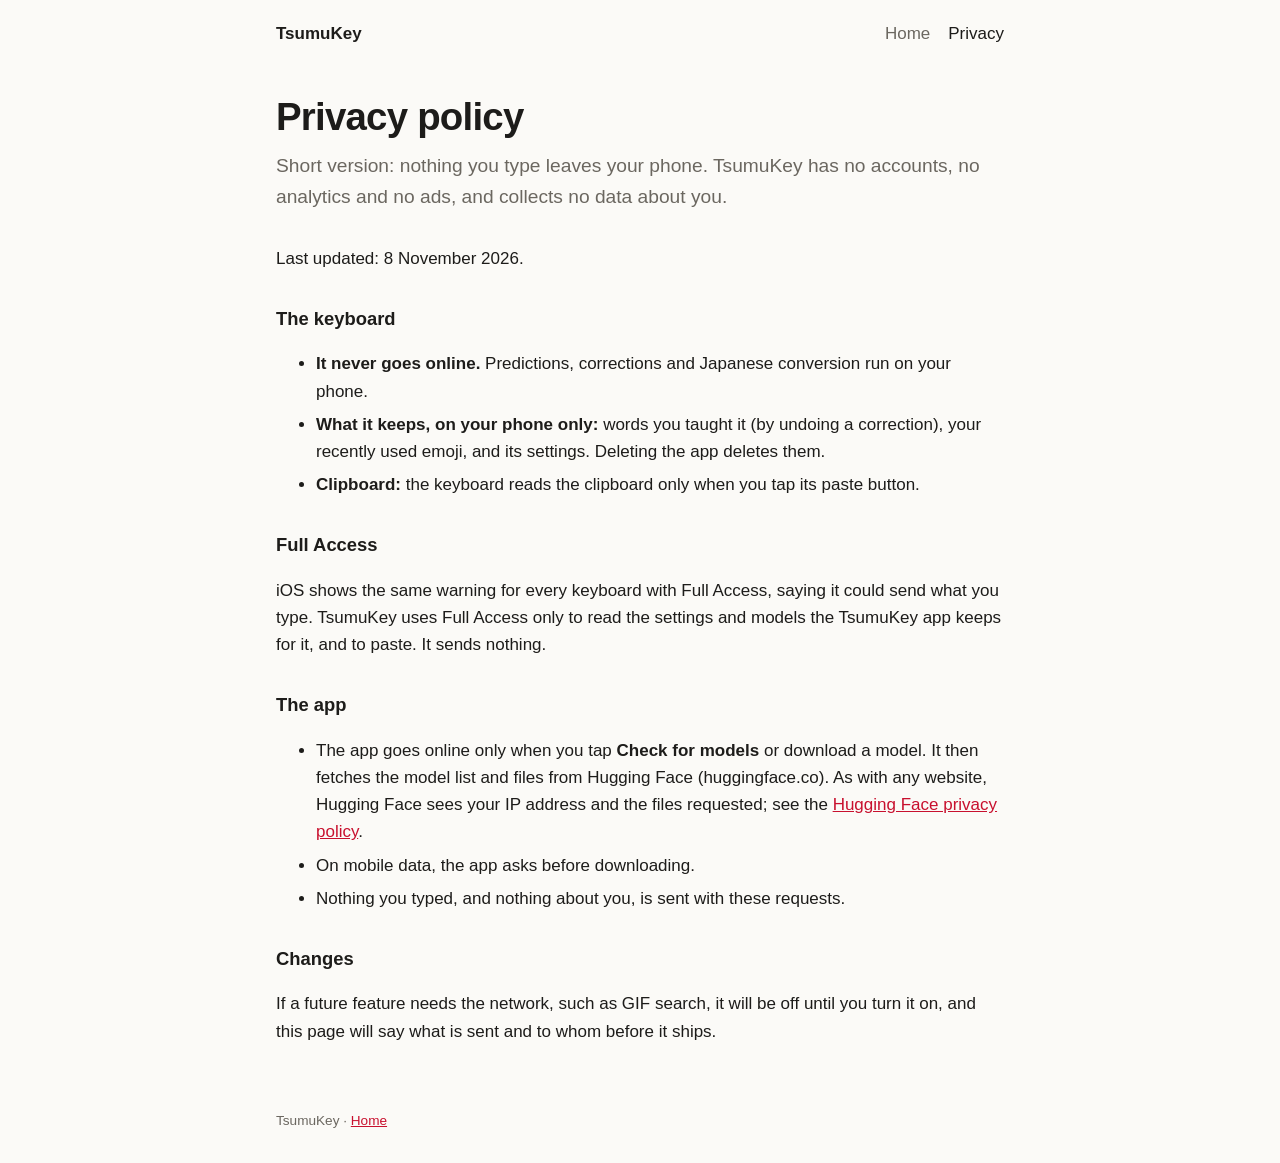
==== privacy.html @ 5dd79232 "Site: landing page and privacy policy" ====
<!doctype html>
<html lang="en">
<head>
<meta charset="utf-8">
<meta name="viewport" content="width=device-width, initial-scale=1">
<title>TsumuKey Privacy</title>
<meta name="description" content="TsumuKey privacy policy: what the keyboard and app keep, and what goes online.">
<link rel="stylesheet" href="style.css">
</head>
<body>
<header>
  <a class="brand" href="./">TsumuKey</a>
  <nav><a href="./">Home</a><a href="privacy.html" aria-current="page">Privacy</a></nav>
</header>
<main class="policy">
  <h1>Privacy policy</h1>
  <p class="lead">Short version: nothing you type leaves your phone. TsumuKey has no accounts,
  no analytics and no ads, and collects no data about you.</p>
  <p>Last updated: 8 November 2026.</p>

  <h2>The keyboard</h2>
  <ul>
    <li><strong>It never goes online.</strong> Predictions, corrections and Japanese conversion run on your phone.</li>
    <li><strong>What it keeps, on your phone only:</strong> words you taught it (by undoing a correction),
      your recently used emoji, and its settings. Deleting the app deletes them.</li>
    <li><strong>Clipboard:</strong> the keyboard reads the clipboard only when you tap its paste button.</li>
  </ul>

  <h2>Full Access</h2>
  <p>iOS shows the same warning for every keyboard with Full Access, saying it could send what you type.
  TsumuKey uses Full Access only to read the settings and models the TsumuKey app keeps for it, and to
  paste. It sends nothing.</p>

  <h2>The app</h2>
  <ul>
    <li>The app goes online only when you tap <strong>Check for models</strong> or download a model.
      It then fetches the model list and files from Hugging Face (huggingface.co). As with any website,
      Hugging Face sees your IP address and the files requested; see the
      <a href="https://huggingface.co/privacy">Hugging Face privacy policy</a>.</li>
    <li>On mobile data, the app asks before downloading.</li>
    <li>Nothing you typed, and nothing about you, is sent with these requests.</li>
  </ul>

  <h2>Changes</h2>
  <p>If a future feature needs the network, such as GIF search, it will be off until you turn it on,
  and this page will say what is sent and to whom before it ships.</p>
</main>
<footer>TsumuKey · <a href="./">Home</a></footer>
</body>
</html>
---- style.css ----
:root {
  --bg: #fbfaf7;
  --fg: #1d1c1a;
  --muted: #6b6760;
  --line: #e4e0d8;
  --card: #ffffff;
  --accent: #c8102e;
  color-scheme: light dark;
}
@media (prefers-color-scheme: dark) {
  :root {
    --bg: #151413;
    --fg: #ecebe8;
    --muted: #a19c94;
    --line: #2d2b28;
    --card: #1e1d1b;
    --accent: #ff4d63;
  }
}
* { box-sizing: border-box; }
body {
  margin: 0;
  background: var(--bg);
  color: var(--fg);
  font: 17px/1.6 -apple-system, BlinkMacSystemFont, "Hiragino Sans", "Segoe UI", sans-serif;
}
main, header, footer { max-width: 760px; margin: 0 auto; padding: 0 16px; }
header { display: flex; justify-content: space-between; align-items: center; padding-top: 20px; }
header a.brand { font-weight: 700; color: var(--fg); text-decoration: none; }
nav a { color: var(--muted); text-decoration: none; margin-left: 18px; }
nav a:hover, nav a[aria-current] { color: var(--fg); }
a { color: var(--accent); }
h1 { font-size: 2.4rem; line-height: 1.15; margin: 48px 0 12px; letter-spacing: -0.02em; }
h1 .kanji { color: var(--accent); }
h2 { font-size: 1.35rem; margin: 48px 0 8px; }
.lead { font-size: 1.2rem; color: var(--muted); margin: 0 0 32px; }
.demo { display: block; width: 100%; max-width: 360px; margin: 0 auto; border-radius: 18px; border: 1px solid var(--line); }
figcaption { text-align: center; color: var(--muted); font-size: 0.9rem; margin-top: 8px; }
.grid { display: grid; grid-template-columns: repeat(auto-fit, minmax(220px, 1fr)); gap: 14px; margin-top: 16px; }
.card { background: var(--card); border: 1px solid var(--line); border-radius: 14px; padding: 16px 18px; }
.card h3 { margin: 0 0 4px; font-size: 1rem; }
.card p { margin: 0; color: var(--muted); font-size: 0.95rem; }
.bars { display: grid; gap: 10px; margin-top: 12px; }
.bars div { display: grid; grid-template-columns: 9em 1fr; gap: 12px; align-items: center; }
.bars img { width: 100%; max-width: 380px; border-radius: 6px; }
.bars span { color: var(--muted); font-size: 0.9rem; }
table { border-collapse: collapse; width: 100%; margin-top: 12px; font-size: 0.95rem; }
th, td { text-align: left; padding: 8px 10px; border-bottom: 1px solid var(--line); }
footer { color: var(--muted); font-size: 0.85rem; padding-top: 48px; padding-bottom: 32px; }
.policy h2 { font-size: 1.15rem; margin-top: 32px; }
.policy li { margin-bottom: 6px; }
@media (max-width: 520px) {
  h1 { font-size: 1.9rem; }
  .bars div { grid-template-columns: 1fr; gap: 4px; }
}
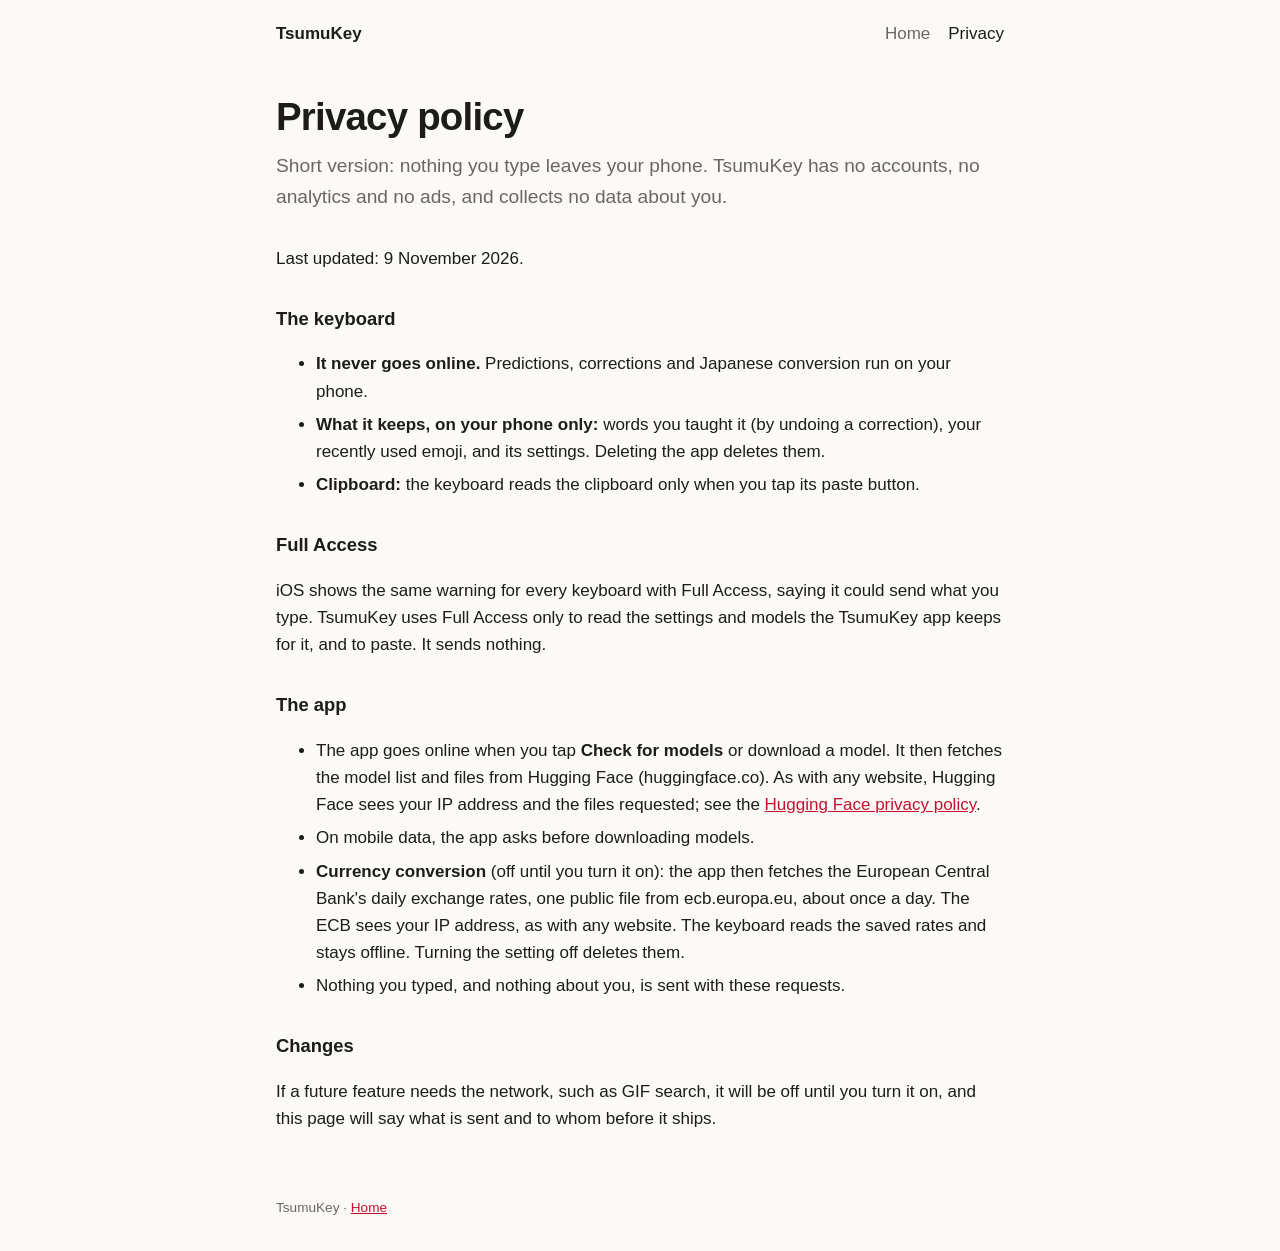
==== commit b62d04ce: "Site: two-language footnote, currency rates in privacy policy" ====
--- a/privacy.html
+++ b/privacy.html
@@ -16,7 +16,7 @@
   <h1>Privacy policy</h1>
   <p class="lead">Short version: nothing you type leaves your phone. TsumuKey has no accounts,
   no analytics and no ads, and collects no data about you.</p>
-  <p>Last updated: 8 November 2026.</p>
+  <p>Last updated: 9 November 2026.</p>
 
   <h2>The keyboard</h2>
   <ul>
@@ -33,11 +33,15 @@
 
   <h2>The app</h2>
   <ul>
-    <li>The app goes online only when you tap <strong>Check for models</strong> or download a model.
+    <li>The app goes online when you tap <strong>Check for models</strong> or download a model.
       It then fetches the model list and files from Hugging Face (huggingface.co). As with any website,
       Hugging Face sees your IP address and the files requested; see the
       <a href="https://huggingface.co/privacy">Hugging Face privacy policy</a>.</li>
-    <li>On mobile data, the app asks before downloading.</li>
+    <li>On mobile data, the app asks before downloading models.</li>
+    <li><strong>Currency conversion</strong> (off until you turn it on): the app then fetches the
+      European Central Bank's daily exchange rates, one public file from ecb.europa.eu, about once a
+      day. The ECB sees your IP address, as with any website. The keyboard reads the saved rates and
+      stays offline. Turning the setting off deletes them.</li>
     <li>Nothing you typed, and nothing about you, is sent with these requests.</li>
   </ul>
 
--- a/style.css
+++ b/style.css
@@ -34,6 +34,8 @@
 h1 .kanji { color: var(--accent); }
 h2 { font-size: 1.35rem; margin: 48px 0 8px; }
 .lead { font-size: 1.2rem; color: var(--muted); margin: 0 0 32px; }
+.lead + .note { margin-top: -20px; }
+.note { font-size: 0.85rem; color: var(--muted); margin: 0 0 32px; }
 .demo { display: block; width: 100%; max-width: 360px; margin: 0 auto; border-radius: 18px; border: 1px solid var(--line); }
 figcaption { text-align: center; color: var(--muted); font-size: 0.9rem; margin-top: 8px; }
 .grid { display: grid; grid-template-columns: repeat(auto-fit, minmax(220px, 1fr)); gap: 14px; margin-top: 16px; }
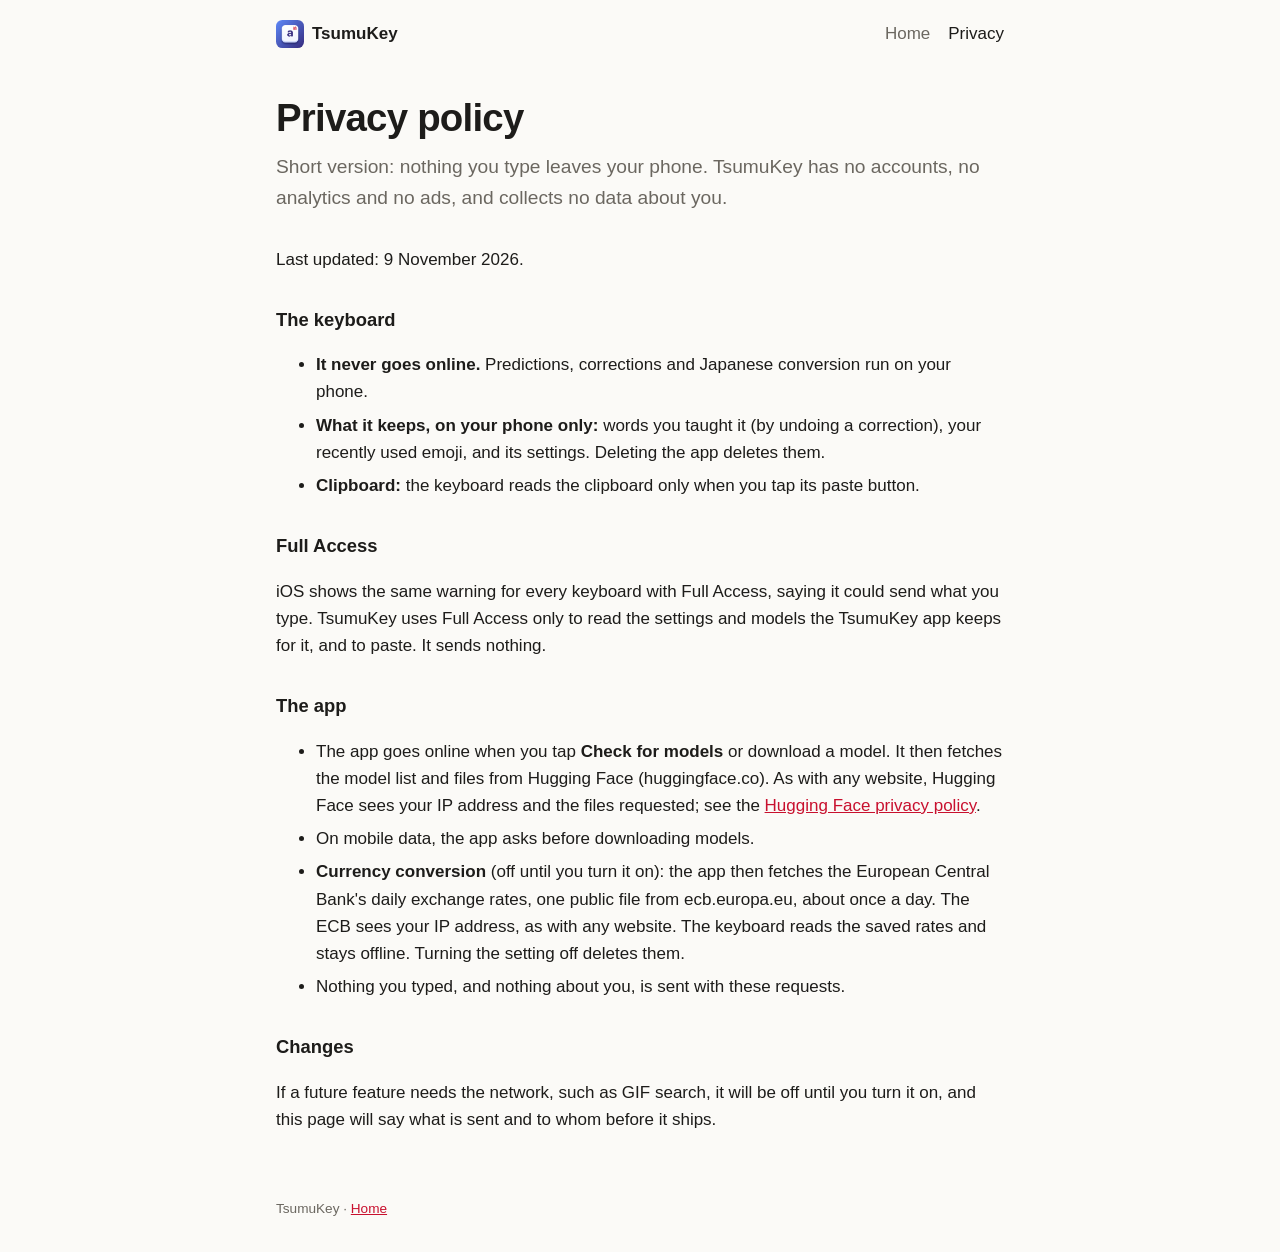
==== commit 5c642880: "Site: favicon, home-screen icon and logo in the header" ====
--- a/privacy.html
+++ b/privacy.html
@@ -5,11 +5,13 @@
 <meta name="viewport" content="width=device-width, initial-scale=1">
 <title>TsumuKey Privacy</title>
 <meta name="description" content="TsumuKey privacy policy: what the keyboard and app keep, and what goes online.">
+<link rel="icon" type="image/png" href="media/favicon.png">
+<link rel="apple-touch-icon" href="media/apple-touch-icon.png">
 <link rel="stylesheet" href="style.css">
 </head>
 <body>
 <header>
-  <a class="brand" href="./">TsumuKey</a>
+  <a class="brand" href="./"><img src="media/apple-touch-icon.png" alt="" width="28" height="28">TsumuKey</a>
   <nav><a href="./">Home</a><a href="privacy.html" aria-current="page">Privacy</a></nav>
 </header>
 <main class="policy">
--- a/style.css
+++ b/style.css
@@ -26,7 +26,8 @@
 }
 main, header, footer { max-width: 760px; margin: 0 auto; padding: 0 16px; }
 header { display: flex; justify-content: space-between; align-items: center; padding-top: 20px; }
-header a.brand { font-weight: 700; color: var(--fg); text-decoration: none; }
+header a.brand { font-weight: 700; color: var(--fg); text-decoration: none; display: inline-flex; align-items: center; gap: 8px; }
+header a.brand img { border-radius: 22.5%; }
 nav a { color: var(--muted); text-decoration: none; margin-left: 18px; }
 nav a:hover, nav a[aria-current] { color: var(--fg); }
 a { color: var(--accent); }
@@ -46,6 +47,10 @@
 .bars div { display: grid; grid-template-columns: 9em 1fr; gap: 12px; align-items: center; }
 .bars img { width: 100%; max-width: 380px; border-radius: 6px; }
 .bars span { color: var(--muted); font-size: 0.9rem; }
+.install { display: flex; flex-wrap: wrap; gap: 10px; margin: 12px 0 16px; }
+.button { display: inline-block; padding: 10px 18px; border-radius: 12px; background: var(--accent); color: #fff;
+  text-decoration: none; font-weight: 600; }
+.button.secondary { background: var(--card); color: var(--fg); border: 1px solid var(--line); }
 table { border-collapse: collapse; width: 100%; margin-top: 12px; font-size: 0.95rem; }
 th, td { text-align: left; padding: 8px 10px; border-bottom: 1px solid var(--line); }
 footer { color: var(--muted); font-size: 0.85rem; padding-top: 48px; padding-bottom: 32px; }
